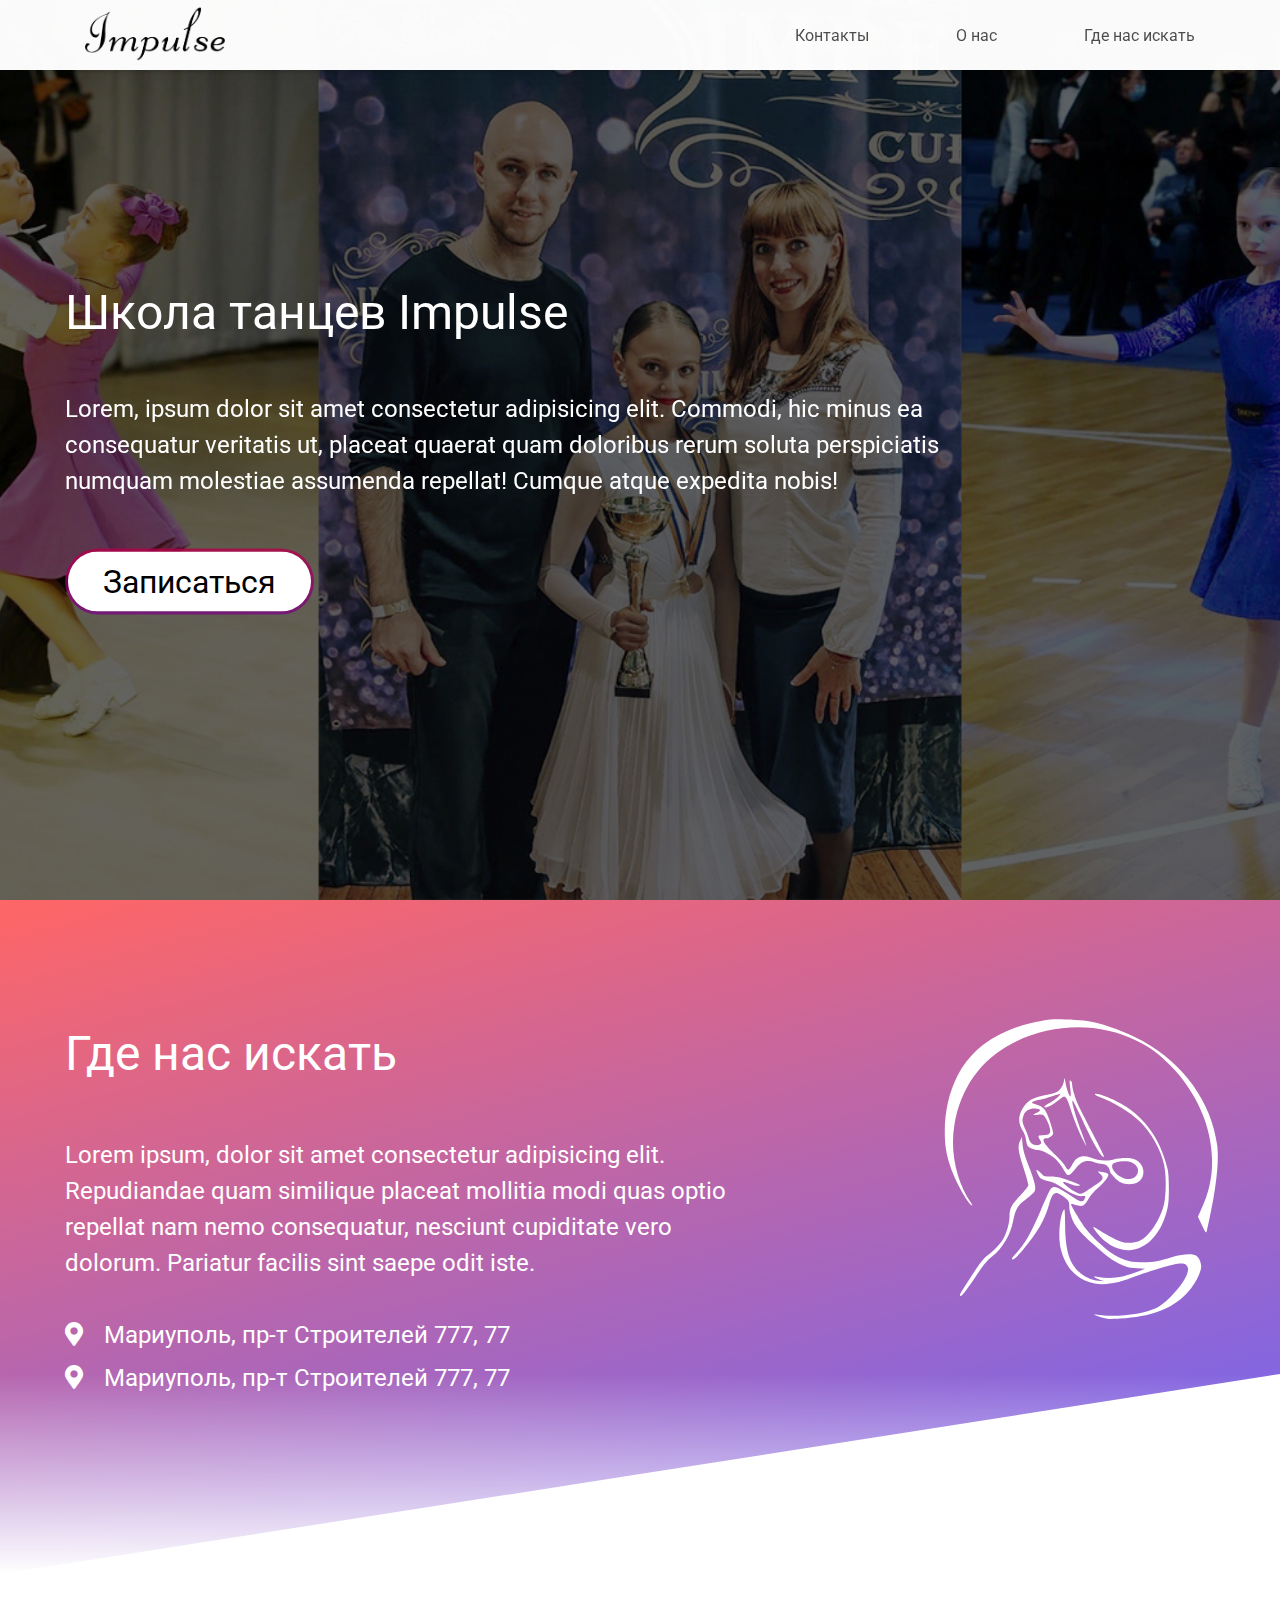
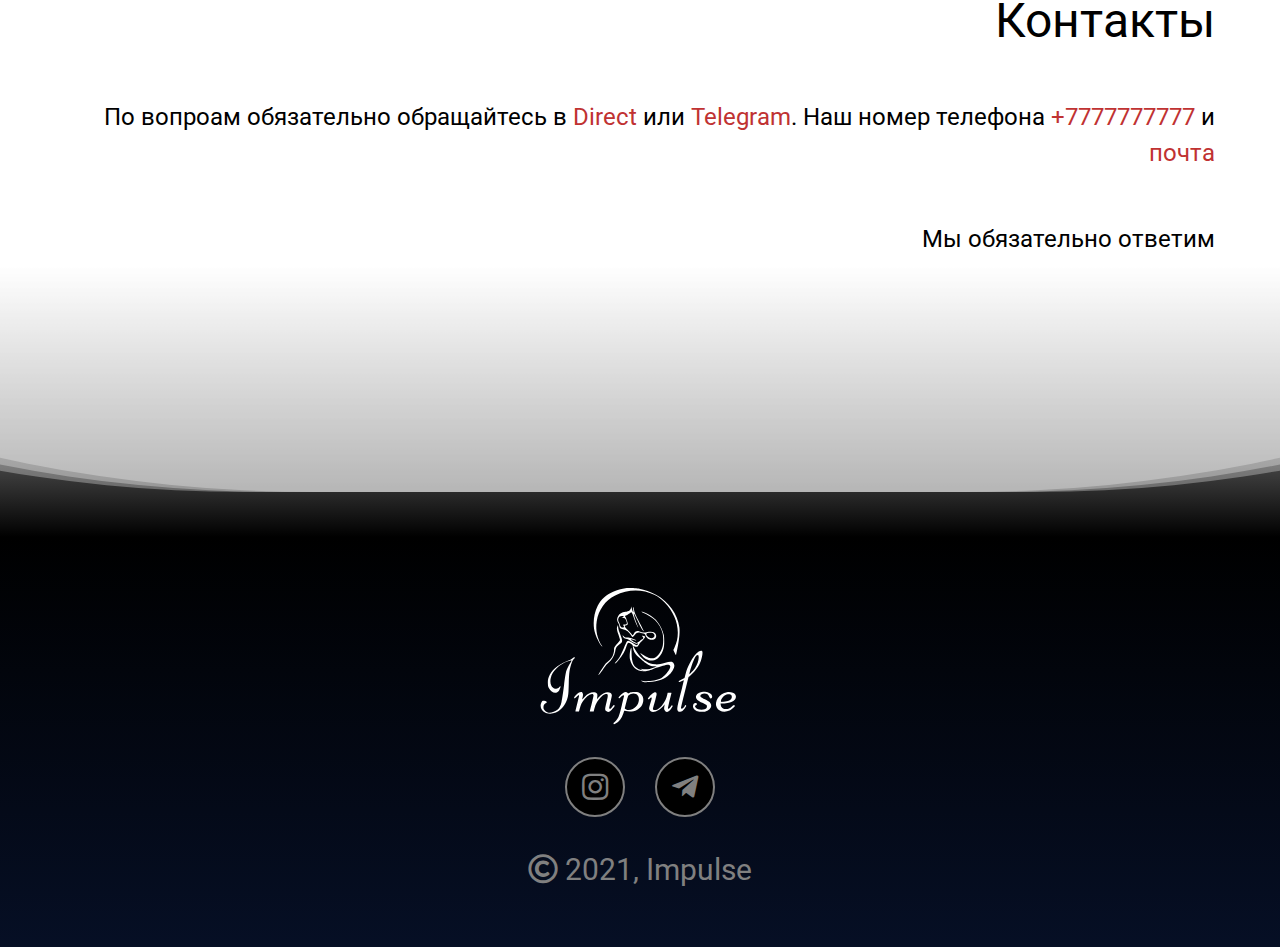
==== index.html @ 404f83ce "Add files via upload" ====
<!DOCTYPE html>
<html lang="en">
  <head>
    <meta charset="UTF-8" />
    <meta name="viewport" content="width=device-width, initial-scale=1.0" />
    <title>Impulse</title>
    <link
      href="https://use.fontawesome.com/releases/v5.0.13/css/all.css"
      rel="stylesheet"
    />
    <link
      href="https://fonts.googleapis.com/css2?family=Roboto:wght@400;700&display=swap"
      rel="stylesheet"
    />
    <link
      rel="stylesheet"
      href="https://unpkg.com/swiper/swiper-bundle.min.css"
    />
    <link rel="stylesheet" href="css/style.css" />
  </head>
  <body class="body">
    <main class="main">
      <header class="header">
        <div class="container container--header">
          <div class="header__logo">
            <img src="img/logo-text.png" alt="" />
          </div>
          <div class="header__burger">
            <span class="burger__trait"></span>
          </div>
          <ul class="header__menu">
            <li><a href="#" class="menu__item">Контакты</a></li>
            <li><a href="#" class="menu__item">О нас</a></li>
            <li><a href="#" class="menu__item">Где нас искать</a></li>
          </ul>
        </div>
      </header>
      <section class="welcome">
        <div class="swiper-container">
          <div class="swiper-wrapper">
            <div
              class="swiper-slide swiper-slide--1"
              style="background-image: url(img/kalash31BrightShadow.jpg)"
            ></div>
            <div
              class="swiper-slide swiper-slide--2"
              style="background-image: url(img/kalash4BrightShadow.jpg)"
            ></div>
            <div
              class="swiper-slide swiper-slide--3"
              style="background-image: url(img/kalash5BrightShadow.jpg)"
            ></div>
          </div>
          <div class="swiper-pagination"></div>
        </div>
        <div class="container container--welcome">
          <div class="welcome__title">Школа танцев Impulse</div>
          <div class="welcome__subtitle">
            Lorem, ipsum dolor sit amet consectetur adipisicing elit. Commodi,
            hic minus ea consequatur veritatis ut, placeat quaerat quam
            doloribus rerum soluta perspiciatis numquam molestiae assumenda
            repellat! Cumque atque expedita nobis!
          </div>
          <div class="welcome__btn-wrap">
            <div class="btn__gradient"></div>
            <div class="welcome__btn">
              <div class="btn__text">Записаться</div>
            </div>
          </div>
        </div>
      </section>
      <div class="form">
        <div class="form__title">The Анкета</div>
        <div class="form__close">
          <span class="close__trait close__trait--1"></span>
          <span class="close__trait close__trait--2"></span>
        </div>
        <form action="telegram.php" method="POST">
          <div class="form__input-wrap">
            <div class="form__gradient form__gradient--name"></div>
            <input
              type="text"
              class="form__input form__input--name"
              name="child_name"
              placeholder="Имя Фамилия Вашего чада"
            />
          </div>
          <div class="form__input-wrap">
            <div class="form__gradient form__gradient--year"></div>
            <input
              type="text"
              class="form__input form__input--year"
              name="child_years"
              placeholder="Возраст будущего танцора"
            />
          </div>
          <div class="form__input-wrap">
            <div class="form__gradient form__gradient--phone"></div>
            <input
              type="tel"
              class="form__input form__input--phone"
              name="user_phone"
              placeholder="Ваш номер телефона"
            />
          </div>
          <div class="form__subtitle">
            Lorem, ipsum dolor sit amet consectetur adipisicing elit. Eaque
            laborum tenetur iusto recusandae temporibus nisi illum assumenda
            dolor sunt ullam laboriosam est, vel doloremque iste, eligendi
            aspernatur. Totam, minus non? Lorem ipsum dolor sit amet consectetur
            adipisicing elit. Deserunt necessitatibus qui itaque
          </div>
          <div class="form__btn-wrap">
            <div class="form__gradient form__gradient--btn"></div>
            <button type="submit" class="form__btn">Отправить</button>
          </div>
        </form>
      </div>
      <div class="form-background"></div>
      <section class="where">
        <div class="container container--where">
          <div class="where__title">Где нас искать</div>
          <div class="where__subtitle">
            Lorem ipsum, dolor sit amet consectetur adipisicing elit.
            Repudiandae quam similique placeat mollitia modi quas optio repellat
            nam nemo consequatur, nesciunt cupiditate vero dolorum. Pariatur
            facilis sint saepe odit iste.
          </div>
          <ul class="where__links">
            <li class="where__item">
              <a href="#" class="where__link">
                <i class="fas fa-map-marker-alt link__icon"></i>
                Мариуполь, пр-т Строителей 777, 77
              </a>
            </li>
            <li class="where__item">
              <a href="#" class="where__link">
                <i class="fas fa-map-marker-alt link__icon"></i>
                Мариуполь, пр-т Строителей 777, 77
              </a>
            </li>
          </ul>
          <div class="where__img">
            <img src="img/logo-img.svg" alt="" />
          </div>
        </div>
      </section>
      <div class="transition__gradient"></div>
      <div class="transition-wrap">
        <div class="transition"></div>
      </div>
      <section class="contacts">
        <div class="container">
          <div class="contacts__title">Контакты</div>
          <div class="contacts__subtitle">
            По вопроам обязательно обращайтесь в
            <a class="red" href="#">Direct</a> или
            <a class="red" href="#">Telegram</a>. Наш номер телефона
            <a class="red" href="#">+7777777777</a> и
            <a class="red" href="#">почта</a>
          </div>
          <div class="contacts__subtitle contacts__subtitle--bottom">
            Мы обязательно ответим
          </div>
        </div>
      </section>
      <div class="wave-wrap">
        <span class="wave"></span>
        <span class="wave"></span>
        <span class="wave"></span>
      </div>
      <footer class="footer">
        <div class="container container--footer">
          <div class="footer__logo">
            <img src="img/logo2.svg" alt="Логотип" />
          </div>
          <div class="footer__networks">
            <a
              class="network__link insta"
              href="https://www.instagram.com/impulse_danceschool/?hl=ru"
              target="_blank"
            >
              <i class="fab fa-instagram network__icon"></i>
            </a>
            <a
              class="network__link telegram"
              href="https://www.instagram.com/impulse_danceschool/?hl=ru"
              target="_blank"
            >
              <i class="fab fa-telegram-plane network__icon"></i>
            </a>
          </div>
          <div class="footer__right">
            <i class="far fa-copyright footer__copyright"></i>
            <span class="footer__text"> 2021, Impulse </span>
          </div>
        </div>
      </footer>
    </main>
    <!-- <script src=""></script> -->
    <script src="https://code.jquery.com/jquery-3.5.1.min.js"></script>
    <script src="https://unpkg.com/swiper/swiper-bundle.min.js"></script>
    <script src="js/script.js"></script>
  </body>
</html>
---- css/style.css ----
@import "reset.css";
.container {
  max-width: 1170px;
  width: 100%;
  margin: 0 auto;
  padding: 10px;
}

.header {
  top: 0;
  left: 0;
  right: 0;
  font-family: "Roboto", sans-serif;
  height: 7rem;
  position: fixed;
  z-index: 30;
  color: #000;
}
.header:before {
  content: "";
  position: absolute;
  width: 100%;
  height: 100%;
  left: 0;
  top: 0;
  z-index: 0;
  background-color: rgba(255, 255, 255, 0.98);
  box-shadow: 0px -5px 10px 0px #000;
}
.header .container--header {
  position: relative;
  height: 100%;
  display: flex;
  align-items: center;
  justify-content: space-between;
  padding: 0 30px;
}

.header__logo {
  width: 140px;
}

.header__burger {
  display: none;
}

.header__menu {
  max-width: 400px;
  width: 100%;
  font-size: 1.6rem;
  display: flex;
  justify-content: space-between;
}
.header__menu .menu__item {
  color: rgba(0, 0, 0, 0.7);
  transition: 0.2s;
}
.header__menu .menu__item:hover {
  color: black;
}

.welcome {
  min-height: 100vh;
  font-family: "Roboto", sans-serif;
  position: relative;
}

.container--welcome {
  z-index: 10;
  position: absolute;
  top: 50%;
  left: 50%;
  transform: translate(-50%, -50%);
}

.welcome__title {
  font-size: 4.8rem;
  color: #fff;
}

.welcome__subtitle {
  font-size: 2.4rem;
  line-height: 1.5em;
  color: #fff;
  margin-top: 5rem;
  max-width: 900px;
}

.welcome__btn-wrap {
  border-radius: 4rem;
  padding: 3px;
  margin-top: 5rem;
  display: inline-block;
  overflow: hidden;
  position: relative;
  cursor: pointer;
}
.welcome__btn-wrap:hover .welcome__btn {
  background-color: rgba(255, 255, 255, 0.5);
}
.welcome__btn-wrap .btn__gradient {
  width: 100%;
  height: 400%;
  position: absolute;
  top: -150%;
  left: 0;
  z-index: -5;
  background: linear-gradient(rgba(255, 0, 0, 0.9), rgba(0, 0, 255, 0.6));
  animation: rotate 3.5s linear infinite;
}
.welcome__btn-wrap .welcome__btn {
  border-radius: 3.5rem;
  background-color: #fff;
  text-align: center;
  display: inline-block;
  transition: 0.3s;
}
.welcome__btn-wrap .welcome__btn .btn__text {
  font-size: 3.2rem;
  line-height: 6rem;
  margin: 0 3.5rem;
}

@keyframes rotate {
  0% {
    transform: rotate(0deg);
  }
  100% {
    transform: rotate(360deg);
  }
}
.swiper-container {
  position: absolute;
  top: 0;
  left: 0;
  width: 100%;
  height: 100%;
}

.swiper-slide {
  text-align: center;
  height: 100vh !important;
  background-repeat: no-repeat;
  background-size: cover;
  background-position: center;
}

.swiper-pagination-bullet {
  width: 15px;
  height: 15px;
  line-height: 15px;
  background-color: #fff;
  opacity: 0.6;
  position: relative;
}

.swiper-pagination-bullet-active {
  background-color: #fff;
  opacity: 1;
}

.form {
  font-family: "Roboto", sans-serif;
  background-color: #fff;
  border-radius: 15px;
  position: fixed;
  width: 90%;
  padding: 15px;
  top: 50%;
  left: 50%;
  transform: translate(-50%, -50%);
  z-index: 40;
  text-align: center;
  transition: 0.5s;
  margin: -100vh auto;
  box-shadow: 0 0 10px 0 #000;
  overflow: hidden;
  opacity: 0;
}
.form.active {
  margin: 0 auto;
  opacity: 1;
}
.form__title {
  font-size: 3.6rem;
  margin-top: 40px;
}
.form__subtitle {
  max-width: 550px;
  margin: 30px auto 0;
  font-size: 1.8rem;
  line-height: 1.2em;
}
.form__close {
  display: inline-block;
  position: absolute;
  width: 38px;
  height: 38px;
  top: 45px;
  right: 70px;
  cursor: pointer;
  transition: 0.3s;
}
.form__close:hover {
  transform: rotate(180deg);
}
.form__close .close__trait--1 {
  transform: rotate(-45deg);
}
.form__close .close__trait--2 {
  transform: rotate(45deg);
}
.form__input-wrap {
  max-width: 500px;
  width: 100%;
  height: 60px;
  border-radius: 30px;
  padding: 3px;
  position: relative;
  overflow: hidden;
  margin: 0 auto;
}
.form__input-wrap:before {
  content: "";
  position: absolute;
  width: 100%;
  height: 100%;
  top: 0;
  left: 0;
  background-color: #c7c7c7;
  z-index: -100;
}
.form__input-wrap:nth-child(1) {
  margin-top: 40px;
  box-shadow: 0 -10px 50px rgba(255, 0, 0, 0.2), 0 10px 50px rgba(173, 0, 255, 0.2);
}
.form__input-wrap:nth-child(2) {
  margin-top: 25px;
  box-shadow: 0 -10px 50px rgba(255, 0, 184, 0.2), 0 10px 50px rgba(255, 255, 97, 0.2);
}
.form__input-wrap:nth-child(3) {
  margin-top: 25px;
  box-shadow: 0 -10px 50px rgba(36, 0, 255, 0.2), 0 10px 50px rgba(0, 255, 71, 0.2);
}
.form__input-wrap .form__gradient {
  position: absolute;
  width: 100%;
  height: 100%;
  top: 0;
  left: 0;
  z-index: -10;
}
.form__input-wrap .form__gradient--name {
  background: linear-gradient(rgba(255, 0, 0, 0.7), rgba(173, 0, 255, 0.7));
}
.form__input-wrap .form__gradient--year {
  background: linear-gradient(rgba(255, 0, 184, 0.7), rgba(255, 230, 0, 0.7));
}
.form__input-wrap .form__gradient--phone {
  background: linear-gradient(rgba(36, 0, 255, 0.7), rgba(0, 255, 71, 0.7));
}
.form__input-wrap .form__input {
  border: none;
  background-color: #fff;
  width: 100%;
  height: 100%;
  border-radius: 27px;
  padding: 10px 25px;
  font-size: 1.8rem;
  position: relative;
  z-index: 10;
}
.form__input-wrap .form__input::placeholder {
  color: rgba(0, 0, 0, 0.5);
}
.form__btn-wrap {
  margin: 50px auto 40px;
  height: 60px;
  border-radius: 30px;
  padding: 3px;
  overflow: hidden;
  position: relative;
  display: inline-block;
}
.form__btn-wrap .form__gradient {
  position: absolute;
  width: 100%;
  height: 150%;
  top: -25%;
  left: 0;
  z-index: -10;
  animation: rotate 3.5s linear infinite;
}
.form__btn-wrap .form__gradient--btn {
  background: linear-gradient(rgba(255, 0, 0, 0.9), rgba(0, 0, 255, 0.8));
}
.form__btn-wrap .form__btn {
  border: none;
  height: 100%;
  padding: 0 25px;
  border-radius: 27px;
  font-size: 1.8rem;
  background-color: #fff;
}

.form-background {
  width: 0;
  height: 0;
  position: absolute;
  top: 0;
  left: 0;
  z-index: 30;
  transition: 0.3s;
}
.form-background.active {
  width: 100vw;
  height: 100vh;
  background-color: #fff;
}

.close__trait {
  top: 45%;
  right: -16%;
  background-color: #000;
  position: absolute;
  width: 50px;
  height: 3px;
  border-radius: 1px;
}

.where {
  font-family: "Roboto", sans-serif;
  background: linear-gradient(165deg, rgba(255, 0, 0, 0.6), rgba(0, 0, 255, 0.6));
  color: #fff;
  position: relative;
  overflow: hidden;
}
.where .container--where {
  position: relative;
}
.where .container--where .where__title {
  font-size: 4.8rem;
  margin-top: 115px;
}
.where .container--where .where__subtitle {
  font-size: 2.4rem;
  max-width: 700px;
  line-height: 1.5em;
  margin-top: 55px;
}
.where .container--where .where__links {
  font-size: 2.4rem;
  position: relative;
  z-index: 5;
}
.where .container--where .where__links .where__item:nth-child(1) {
  margin-top: 40px;
}
.where .container--where .where__links .where__item:nth-child(2) {
  margin: 15px 0 170px;
}
.where .container--where .where__links .where__item .where__link {
  transition: 0.3s;
}
.where .container--where .where__links .where__item .where__link:hover {
  text-shadow: 0 0 10px #ff005b, 0 0 20px #ff005b, 0 0 40px #ff005b;
}
.where .container--where .where__links .where__item .where__link:hover .link__icon {
  transform: rotate(360deg);
  transition: 0.5s;
}
.where .container--where .where__links .where__item .where__link .link__icon {
  margin-right: 1.5rem;
}

.transition__gradient {
  position: absolute;
  width: 100%;
  height: 200px;
  transform: translateY(-99%);
  background: linear-gradient(transparent, #fff);
}

.transition-wrap {
  position: absolute;
  transform: translateY(-99%);
  width: 100%;
  height: 200px;
  overflow: hidden;
}

.transition {
  width: 0;
  height: 0;
  border-top: 100px solid transparent;
  border-right: 50vw solid #fff;
  border-bottom: 100px solid #fff;
  border-left: 50vw solid transparent;
}

.where__img {
  max-width: 285px;
  position: absolute;
  top: 115px;
  right: 0;
}

.footer {
  font-family: "Roboto", sans-serif;
  background: linear-gradient(#000, #060f25);
}
.footer .container--footer {
  display: flex;
  flex-direction: column;
  align-items: center;
}
.footer .container--footer .footer__logo {
  max-width: 200px;
  margin-top: 40px;
}
.footer .container--footer .footer__networks {
  display: flex;
  max-width: 15rem;
  width: 100%;
  justify-content: space-between;
  margin-top: 30px;
}
.footer .container--footer .footer__networks .network__link {
  width: 6rem;
  height: 6rem;
  border-radius: 50%;
  background-color: #000;
  border: 0.25rem solid #808080;
  transition: 0.2s;
  position: relative;
}
.footer .container--footer .footer__networks .network__link:hover {
  border-color: #fff;
  box-shadow: 0 0 10px #03bcf4, 0 0 20px #03bcf4, 0 0 40px #03bcf4;
  transform: rotate(360deg);
  transition: 0.5s;
}
.footer .container--footer .footer__networks .network__link:hover .network__icon {
  color: #fff;
  text-shadow: 0 0 10px #03bcf4, 0 0 20px #03bcf4, 0 0 40px #03bcf4, 0 0 80px #03bcf4;
}
.footer .container--footer .footer__networks .network__link .network__icon {
  position: absolute;
  top: 50%;
  left: 50%;
  transform: translate(-50%, -50%);
  z-index: 5;
  color: #808080;
  font-size: 3rem;
  transition: 0.2s;
}
.footer .container--footer .footer__right {
  font-size: 3rem;
  color: #808080;
  transition: 0.2s;
  margin-top: 35px;
  margin-bottom: 50px;
}
.footer .container--footer .footer__right:hover {
  color: #fff;
  text-shadow: 0 0 10px #03bcf4, 0 0 20px #03bcf4, 0 0 40px #03bcf4, 0 0 80px #03bcf4;
}

.wave-wrap {
  background: linear-gradient(#fff, #000);
  overflow: hidden;
  width: 100%;
  position: relative;
  height: 30vh;
}

.wave {
  position: absolute;
  width: 400vh;
  height: 400vh;
  background-color: rgba(255, 255, 255, 0.3);
  top: 0;
  transform: translate(-50%, -375vh);
  z-index: 5;
  left: 50%;
}
.wave:nth-child(1) {
  animation: turn 5s linear infinite;
  border-radius: 41%;
}
.wave:nth-child(2) {
  animation: turn 10s linear infinite;
  border-radius: 40%;
}
.wave:nth-child(3) {
  animation: turn 15s linear infinite;
  border-radius: 39%;
}

@keyframes turn {
  0% {
    transform: translate(-50%, -390vh) rotate(0);
  }
  100% {
    transform: translate(-50%, -390vh) rotate(-360deg);
  }
}
.contacts {
  color: #000;
  font-family: "Roboto", sans-serif;
  margin-top: -100px;
  text-align: end;
}

.contacts__title {
  font-size: 4.8rem;
  margin-top: 110px;
}

.contacts__subtitle {
  font-size: 2.4rem;
  line-height: 1.5em;
  margin-top: 50px;
}

.red {
  color: #c03232;
  transition: 0.3s;
}
.red:hover {
  text-shadow: 0 0 10px #c03232, 0 0 20px #c03232, 0 0 40px #c03232;
  color: #000;
}

/* Landscape tablets and medium desktops */
@media screen and (max-width: 1199px) {
  html {
    font-size: 9px;
  }
}
/* Portrait tablets and small desktops */
@media screen and (max-width: 991px) {
  html {
    font-size: 8px;
  }

  .container {
    max-width: 767px;
  }

  .container--header {
    max-width: 1170px;
  }

  .where__img {
    max-width: 75%;
    width: 100%;
    position: absolute;
    top: 50%;
    left: 50%;
    transform: translate(-50%, -50%);
    opacity: 0.1;
  }

  .swiper-slide--1,
.swiper-slide--2 {
    display: none;
  }

  .header__burger {
    display: block;
    position: relative;
    right: 0px;
    width: 30px;
    height: 20px;
    transition: 0.5s;
    cursor: pointer;
  }
  .header__burger::before, .header__burger::after {
    content: "";
    background-color: #000;
    position: absolute;
    width: 100%;
    height: 2px;
    left: 0;
    transition: 0.5s;
  }
  .header__burger::before {
    top: 0;
  }
  .header__burger::after {
    bottom: 0;
  }
  .header__burger .burger__trait {
    background-color: #000;
    position: absolute;
    width: 100%;
    height: 2px;
    left: 0;
    top: 9px;
    transition: 0.5s;
  }
  .header__burger.active {
    right: 135px;
  }
  .header__burger.active:before {
    top: 9px;
    transform: rotate(225deg);
  }
  .header__burger.active .burger__trait {
    background-color: rgba(255, 255, 255, 0);
  }
  .header__burger.active:after {
    bottom: 9px;
    transform: rotate(-225deg);
  }

  .header__logo {
    max-width: 100px;
  }

  .header__menu {
    padding-top: 9rem;
    height: 100%;
    width: 210px;
    position: fixed;
    background-color: rgba(255, 255, 255, 0.95);
    z-index: -10;
    flex-direction: column;
    top: 0;
    right: -100%;
    border-left: 1px solid rgba(124, 129, 140, 0.3);
    transition: all 1s;
    justify-content: normal;
  }
  .header__menu li {
    margin: 15px 30px;
  }
  .header__menu .menu__item {
    font-size: 1.8rem;
    color: #000;
  }
  .header__menu.active {
    right: 0;
  }
}
/* Landscape phones and portrait tablets */
@media screen and (max-width: 767px) {
  .container--welcome {
    text-align: center;
  }

  .form__close {
    right: 30px;
    top: 30px;
    width: 26px;
    height: 26px;
  }

  .close__trait {
    width: 35px;
  }

  .body.lock {
    overflow: hidden;
  }

  .header__menu {
    max-width: 100vw;
    width: 100%;
    top: -100%;
    left: 0;
    align-items: center;
    justify-content: space-evenly;
  }
  .header__menu.active {
    top: 0;
  }
  .header__menu .menu__item {
    font-size: 2.6rem;
  }

  .header__burger.active {
    right: 0;
  }
}
/* Portrait phones and smaller */
/* Iphone 5 */
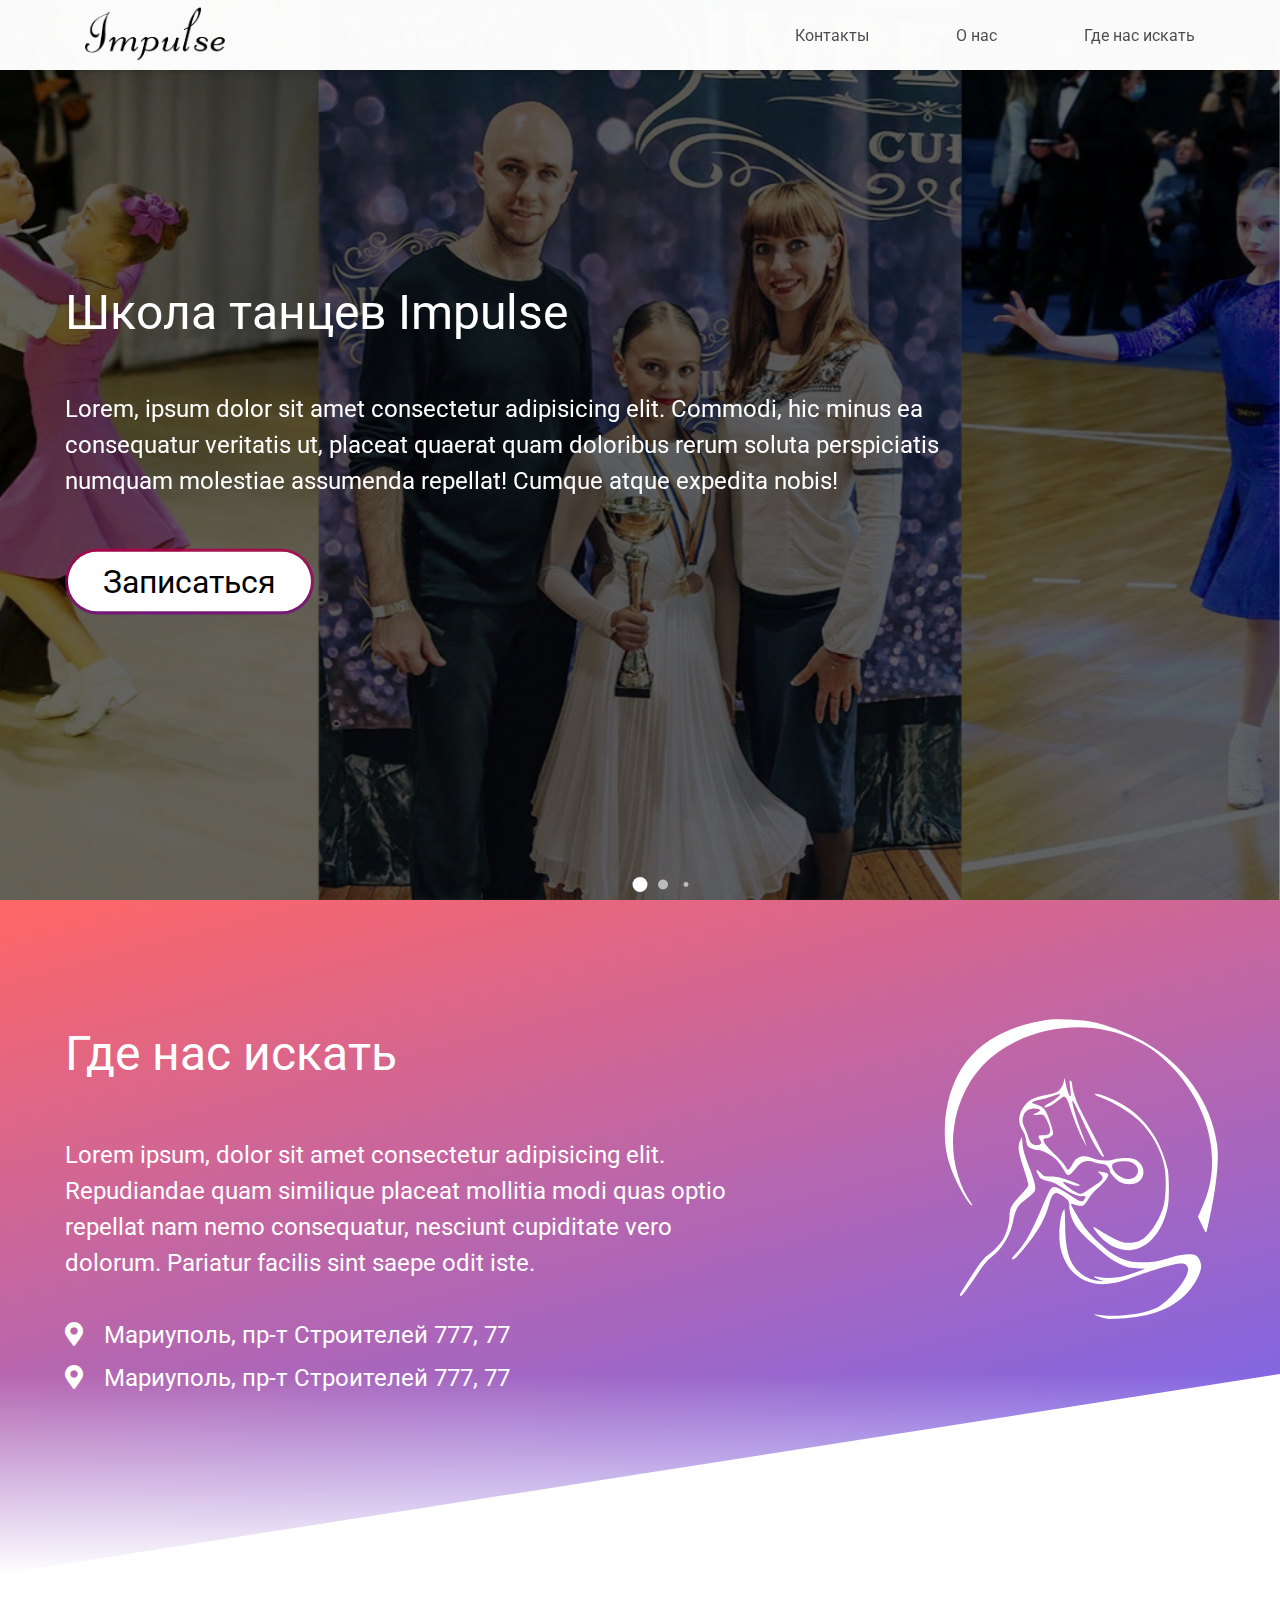
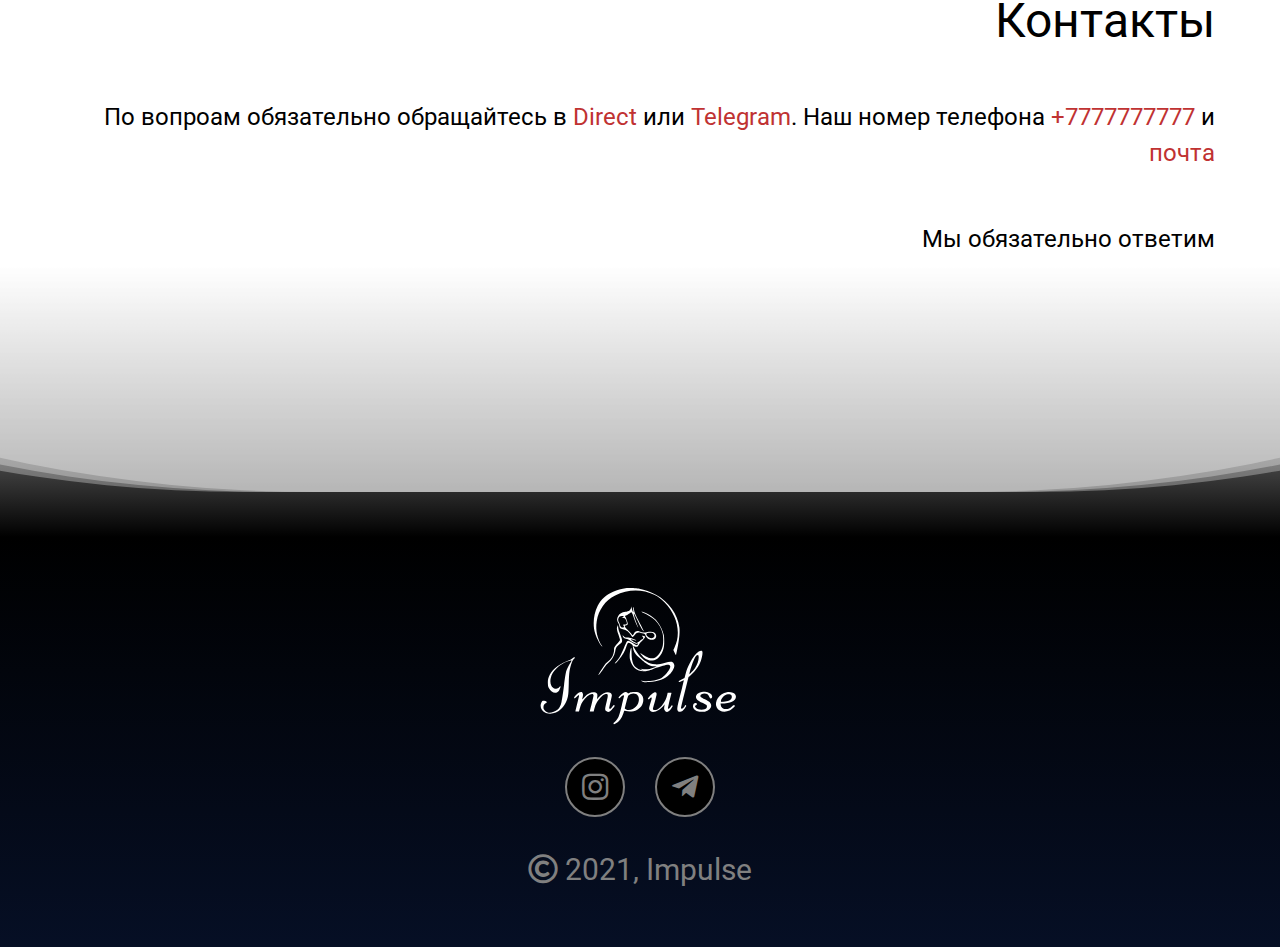
==== commit 6185595c: "Add files via upload" ====
--- a/index.html
+++ b/index.html
@@ -4,6 +4,7 @@
     <meta charset="UTF-8" />
     <meta name="viewport" content="width=device-width, initial-scale=1.0" />
     <title>Impulse</title>
+    <link rel="shortcut icon" href="img/favicon.ico" type="image/x-icon">
     <link
       href="https://use.fontawesome.com/releases/v5.0.13/css/all.css"
       rel="stylesheet"
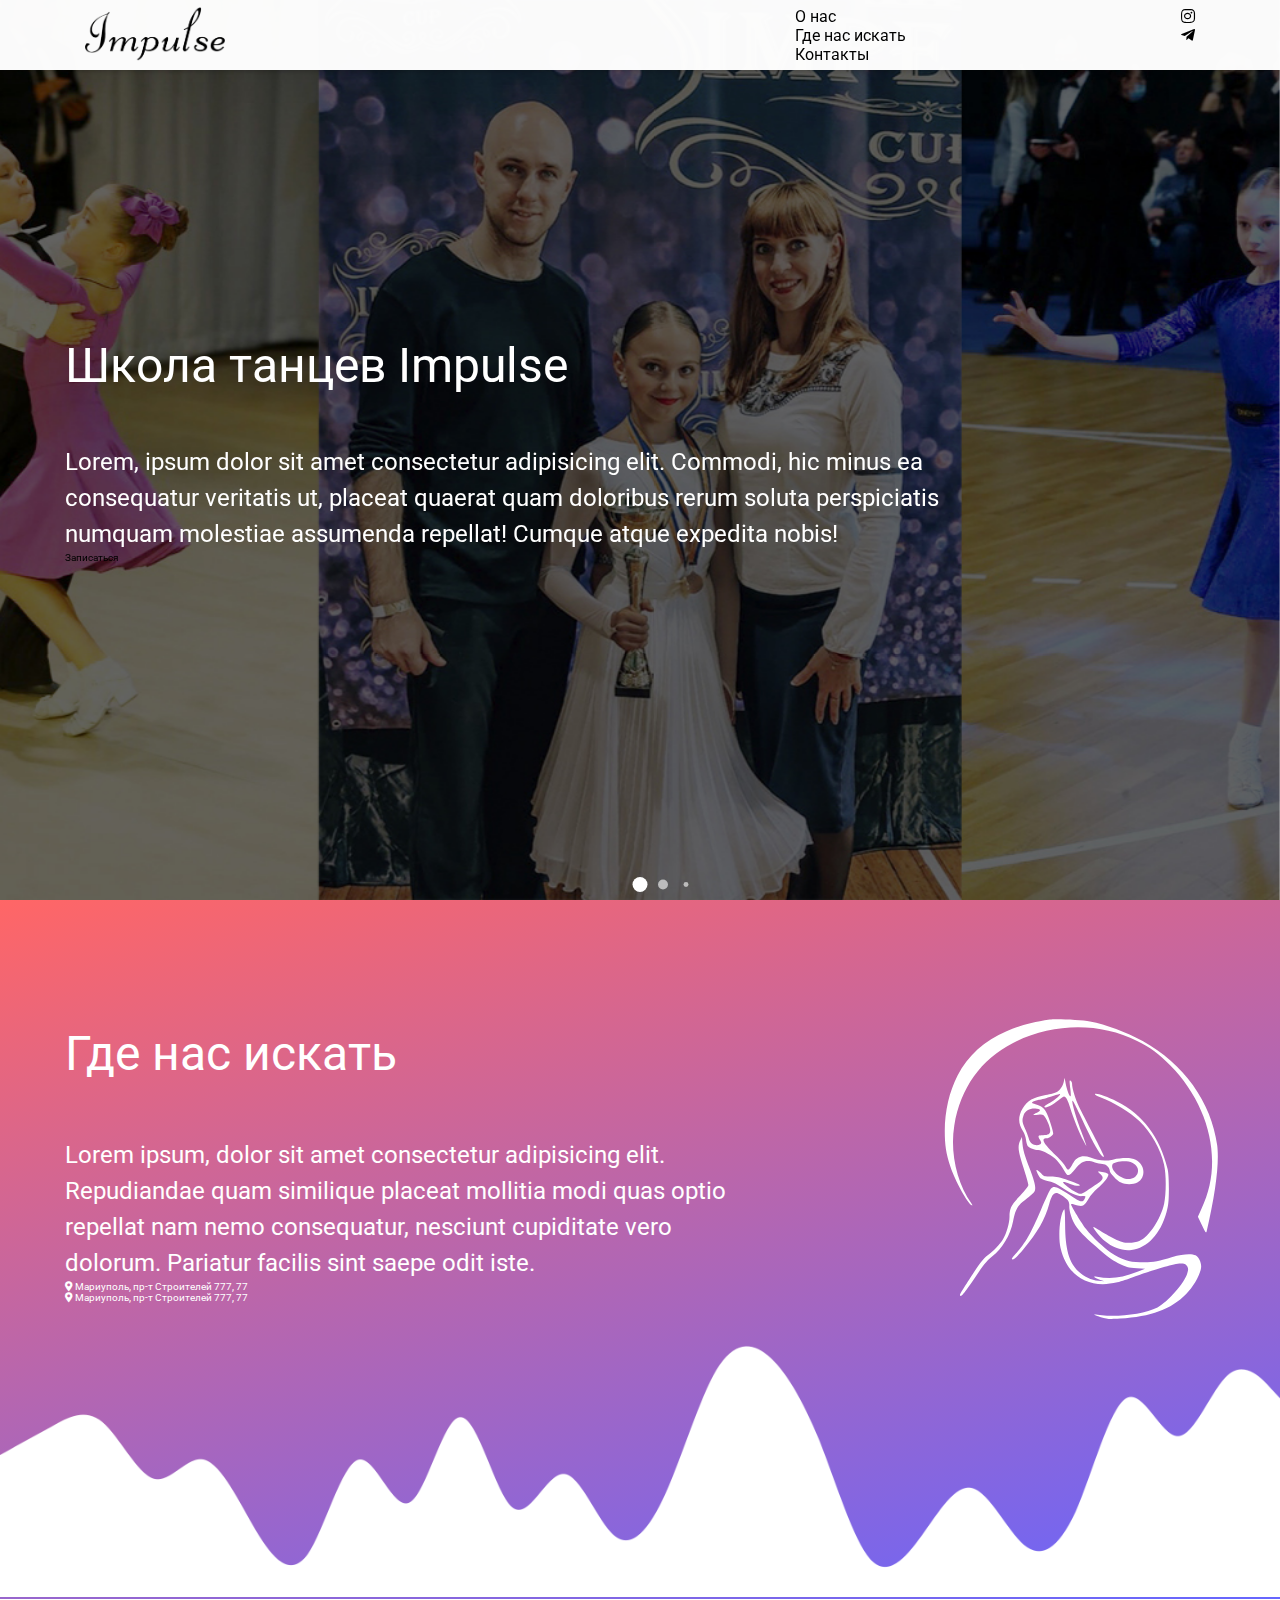
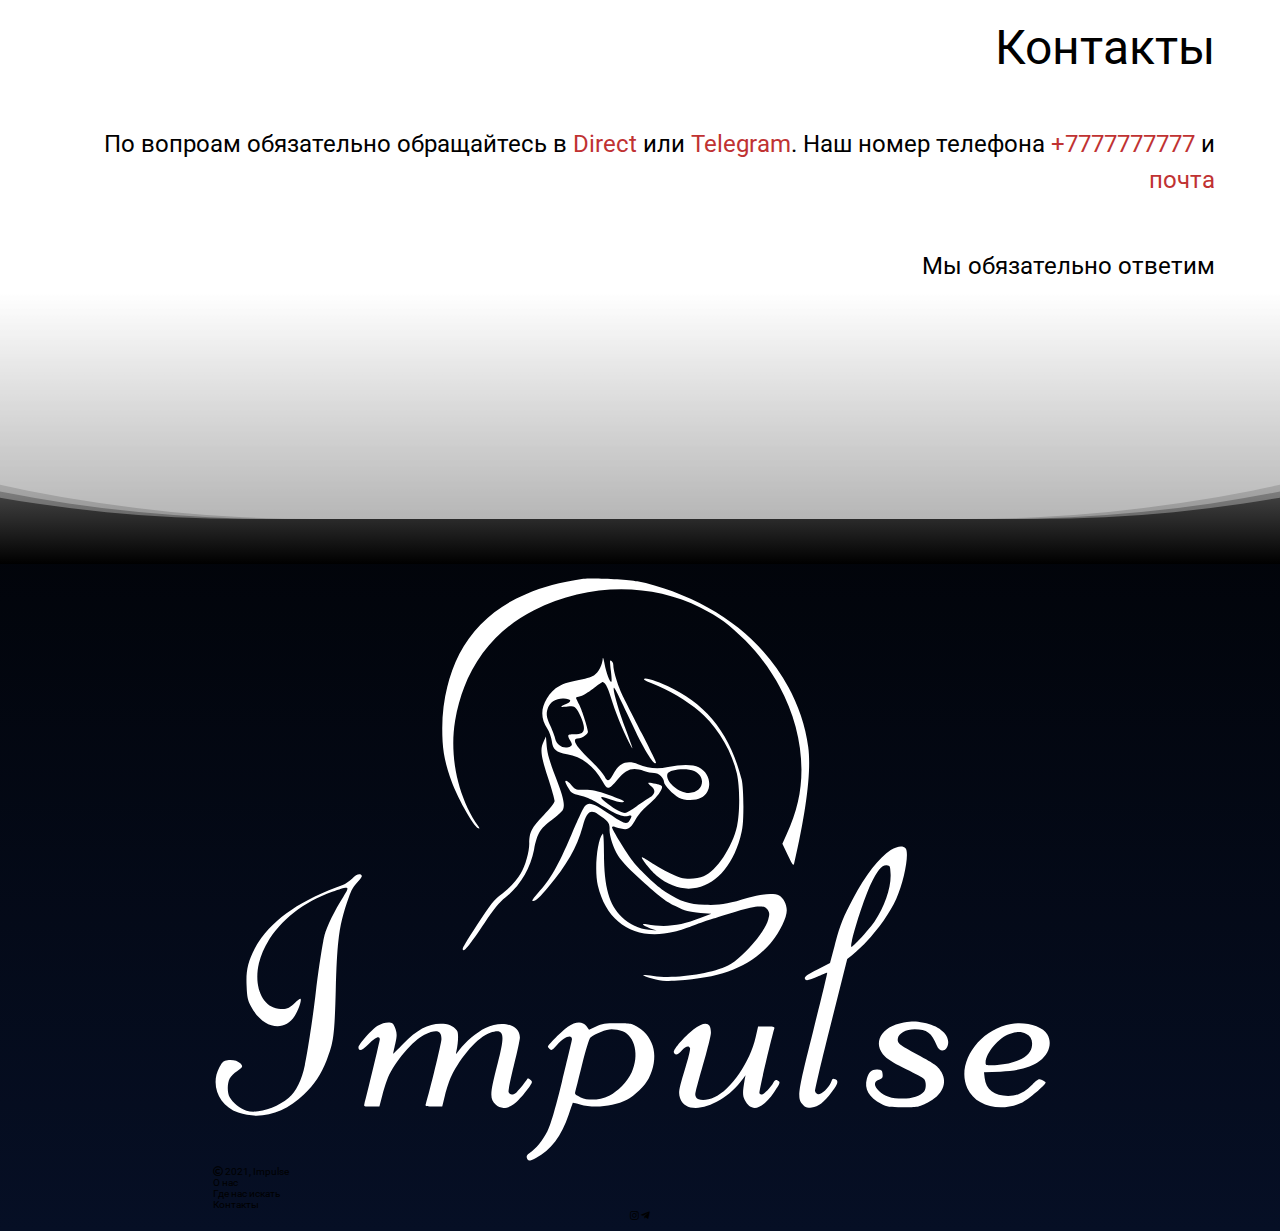
==== commit 952a2c8d: "Add files via upload" ====
--- a/index.html
+++ b/index.html
@@ -4,13 +4,21 @@
     <meta charset="UTF-8" />
     <meta name="viewport" content="width=device-width, initial-scale=1.0" />
     <title>Impulse</title>
-    <link rel="shortcut icon" href="img/favicon.ico" type="image/x-icon">
+    <link rel="shortcut icon" href="img/favicon.ico" type="image/x-icon" />
     <link
       href="https://use.fontawesome.com/releases/v5.0.13/css/all.css"
       rel="stylesheet"
     />
     <link
       href="https://fonts.googleapis.com/css2?family=Roboto:wght@400;700&display=swap"
+      rel="stylesheet"
+    />
+    <link
+      href="https://fonts.googleapis.com/css2?family=Pacifico&display=swap"
+      rel="stylesheet"
+    />
+    <link
+      href="https://fonts.googleapis.com/css2?family=Raleway:wght@400;500&display=swap"
       rel="stylesheet"
     />
     <link
@@ -20,23 +28,45 @@
     <link rel="stylesheet" href="css/style.css" />
   </head>
   <body class="body">
+    <header class="header">
+      <div class="header__buffer"></div>
+      <div class="container container--header">
+        <a href="#" class="header__logo">
+          <img src="img/logo-text.png" alt="" />
+        </a>
+        <div class="header__burger">
+          <span class="burger__trait"></span>
+        </div>
+        <div class="header__menu">
+          <ul class="menu__list">
+            <li id="menu1H" class="list__item">О нас</li>
+            <li id="menu2H" class="list__item">Где нас искать</li>
+            <li id="menu3H" class="list__item">Контакты</li>
+          </ul>
+          <div class="menu__line"></div>
+          <ul class="menu__network">
+            <li class="network__item">
+              <a
+                href="https://www.instagram.com/impulse_danceschool/?hl=ru"
+                target="_blank"
+              >
+                <i class="fab fa-instagram network__icon"></i>
+              </a>
+            </li>
+            <li class="network__item">
+              <a
+                href="https://www.instagram.com/impulse_danceschool/?hl=ru"
+                target="_blank"
+              >
+                <i class="fab fa-telegram-plane network__icon"></i>
+              </a>
+            </li>
+          </ul>
+        </div>
+      </div>
+    </header>
     <main class="main">
-      <header class="header">
-        <div class="container container--header">
-          <div class="header__logo">
-            <img src="img/logo-text.png" alt="" />
-          </div>
-          <div class="header__burger">
-            <span class="burger__trait"></span>
-          </div>
-          <ul class="header__menu">
-            <li><a href="#" class="menu__item">Контакты</a></li>
-            <li><a href="#" class="menu__item">О нас</a></li>
-            <li><a href="#" class="menu__item">Где нас искать</a></li>
-          </ul>
-        </div>
-      </header>
-      <section class="welcome">
+      <section class="welcome" id="welcome">
         <div class="swiper-container">
           <div class="swiper-wrapper">
             <div
@@ -55,70 +85,18 @@
           <div class="swiper-pagination"></div>
         </div>
         <div class="container container--welcome">
-          <div class="welcome__title">Школа танцев Impulse</div>
+          <div class="welcome__title">Школа танцев <span>Impulse</span></div>
           <div class="welcome__subtitle">
             Lorem, ipsum dolor sit amet consectetur adipisicing elit. Commodi,
             hic minus ea consequatur veritatis ut, placeat quaerat quam
             doloribus rerum soluta perspiciatis numquam molestiae assumenda
             repellat! Cumque atque expedita nobis!
           </div>
-          <div class="welcome__btn-wrap">
-            <div class="btn__gradient"></div>
-            <div class="welcome__btn">
-              <div class="btn__text">Записаться</div>
-            </div>
-          </div>
+          <a href="registration/index.html" class="welcome__btn">Записаться</a>
         </div>
       </section>
-      <div class="form">
-        <div class="form__title">The Анкета</div>
-        <div class="form__close">
-          <span class="close__trait close__trait--1"></span>
-          <span class="close__trait close__trait--2"></span>
-        </div>
-        <form action="telegram.php" method="POST">
-          <div class="form__input-wrap">
-            <div class="form__gradient form__gradient--name"></div>
-            <input
-              type="text"
-              class="form__input form__input--name"
-              name="child_name"
-              placeholder="Имя Фамилия Вашего чада"
-            />
-          </div>
-          <div class="form__input-wrap">
-            <div class="form__gradient form__gradient--year"></div>
-            <input
-              type="text"
-              class="form__input form__input--year"
-              name="child_years"
-              placeholder="Возраст будущего танцора"
-            />
-          </div>
-          <div class="form__input-wrap">
-            <div class="form__gradient form__gradient--phone"></div>
-            <input
-              type="tel"
-              class="form__input form__input--phone"
-              name="user_phone"
-              placeholder="Ваш номер телефона"
-            />
-          </div>
-          <div class="form__subtitle">
-            Lorem, ipsum dolor sit amet consectetur adipisicing elit. Eaque
-            laborum tenetur iusto recusandae temporibus nisi illum assumenda
-            dolor sunt ullam laboriosam est, vel doloremque iste, eligendi
-            aspernatur. Totam, minus non? Lorem ipsum dolor sit amet consectetur
-            adipisicing elit. Deserunt necessitatibus qui itaque
-          </div>
-          <div class="form__btn-wrap">
-            <div class="form__gradient form__gradient--btn"></div>
-            <button type="submit" class="form__btn">Отправить</button>
-          </div>
-        </form>
-      </div>
-      <div class="form-background"></div>
-      <section class="where">
+      <section class="where" id="where">
+        <div class="where__back"></div>
         <div class="container container--where">
           <div class="where__title">Где нас искать</div>
           <div class="where__subtitle">
@@ -127,30 +105,55 @@
             nam nemo consequatur, nesciunt cupiditate vero dolorum. Pariatur
             facilis sint saepe odit iste.
           </div>
-          <ul class="where__links">
-            <li class="where__item">
-              <a href="#" class="where__link">
-                <i class="fas fa-map-marker-alt link__icon"></i>
+          <div class="where__geo">
+            <a
+              href="https://www.google.com.ua/maps/@47.1060076,37.5396797,13z?hl=ru"
+              class="block"
+            >
+              <div class="block__img">
+                <div
+                  class="img img--1"
+                  style="background: url('img/room.png') 0 0 / cover no-repeat"
+                ></div>
+                <div
+                  class="img img--2"
+                  style="background: url('img/home.jpg') 0 0 / cover no-repeat"
+                ></div>
+              </div>
+              <div class="block__subtitle">
+                <i class="fas fa-map-marker-alt icon"></i>
                 Мариуполь, пр-т Строителей 777, 77
-              </a>
-            </li>
-            <li class="where__item">
-              <a href="#" class="where__link">
-                <i class="fas fa-map-marker-alt link__icon"></i>
+              </div>
+            </a>
+            <a
+              href="https://www.google.com.ua/maps/@47.1060076,37.5396797,13z?hl=ru"
+              class="block"
+            >
+              <div class="block__img">
+                <div
+                  class="img img--1"
+                  style="background: url('img/room.png') 0 0 / cover no-repeat"
+                ></div>
+                <div
+                  class="img img--2"
+                  style="background: url('img/home.jpg') 0 0 / cover no-repeat"
+                ></div>
+              </div>
+              <div class="block__subtitle">
+                <i class="fas fa-map-marker-alt icon"></i>
                 Мариуполь, пр-т Строителей 777, 77
-              </a>
-            </li>
-          </ul>
+              </div>
+            </a>
+          </div>
           <div class="where__img">
             <img src="img/logo-img.svg" alt="" />
           </div>
         </div>
+        <div class="wrapper--img">
+          <img src="img/wave.png" alt="Волна"/>
+        </div>
       </section>
-      <div class="transition__gradient"></div>
-      <div class="transition-wrap">
-        <div class="transition"></div>
-      </div>
-      <section class="contacts">
+      <section class="contacts" id="contacts">
         <div class="container">
           <div class="contacts__title">Контакты</div>
           <div class="contacts__subtitle">
@@ -165,17 +168,41 @@
           </div>
         </div>
       </section>
+    </main>
+    <footer class="footer">
       <div class="wave-wrap">
         <span class="wave"></span>
         <span class="wave"></span>
         <span class="wave"></span>
       </div>
-      <footer class="footer">
-        <div class="container container--footer">
-          <div class="footer__logo">
-            <img src="img/logo2.svg" alt="Логотип" />
-          </div>
-          <div class="footer__networks">
+      <div class="container container--footer">
+        <div class="column column--left">
+          <div class="wrapper">
+            <div class="wrapper__logo">
+              <img src="img/logo2.svg" alt="Логотип" />
+            </div>
+            <div class="wrapper__right">
+              <i class="far fa-copyright wrapper__copyright"></i>
+              <span class="wrapper__text"> 2021, Impulse </span>
+            </div>
+          </div>
+          <ul class="list">
+            <li class="list__item">
+              <a href="#" class="list__link" id="menu1F">О нас</a>
+            </li>
+            <li class="list__item">
+              <a href="#" class="list__link" id="menu2F">Где нас искать</a>
+            </li>
+            <li class="list__item">
+              <a href="#" class="list__link" id="menu3F">Контакты</a>
+            </li>
+            <!-- <li class="list__link" id="menu1F">О нас</li>
+            <li class="list__link" id="menu2F">Где нас искать</li>
+            <li class="list__link" id="menu3F">Контакты</li> -->
+          </ul>
+        </div>
+        <div class="column column--right">
+          <div class="network">
             <a
               class="network__link insta"
               href="https://www.instagram.com/impulse_danceschool/?hl=ru"
@@ -191,16 +218,11 @@
               <i class="fab fa-telegram-plane network__icon"></i>
             </a>
           </div>
-          <div class="footer__right">
-            <i class="far fa-copyright footer__copyright"></i>
-            <span class="footer__text"> 2021, Impulse </span>
-          </div>
-        </div>
-      </footer>
-    </main>
-    <!-- <script src=""></script> -->
+        </div>
+      </div>
+    </footer>
     <script src="https://code.jquery.com/jquery-3.5.1.min.js"></script>
     <script src="https://unpkg.com/swiper/swiper-bundle.min.js"></script>
     <script src="js/script.js"></script>
   </body>
-</html>
+</html>--- a/css/style.css
+++ b/css/style.css
@@ -87,13 +87,14 @@
 }
 
 .welcome__btn-wrap {
-  border-radius: 4rem;
+  border-radius: 31px;
   padding: 3px;
   margin-top: 5rem;
   display: inline-block;
   overflow: hidden;
   position: relative;
   cursor: pointer;
+  height: 62px;
 }
 .welcome__btn-wrap:hover .welcome__btn {
   background-color: rgba(255, 255, 255, 0.5);
@@ -109,7 +110,8 @@
   animation: rotate 3.5s linear infinite;
 }
 .welcome__btn-wrap .welcome__btn {
-  border-radius: 3.5rem;
+  border-radius: 27px;
+  height: 100%;
   background-color: #fff;
   text-align: center;
   display: inline-block;
@@ -117,8 +119,8 @@
 }
 .welcome__btn-wrap .welcome__btn .btn__text {
   font-size: 3.2rem;
-  line-height: 6rem;
-  margin: 0 3.5rem;
+  line-height: 54px;
+  margin: 0 4.5rem;
 }
 
 @keyframes rotate {
@@ -169,7 +171,7 @@
   top: 50%;
   left: 50%;
   transform: translate(-50%, -50%);
-  z-index: 40;
+  z-index: 90;
   text-align: center;
   transition: 0.5s;
   margin: -100vh auto;
@@ -213,7 +215,7 @@
 .form__input-wrap {
   max-width: 500px;
   width: 100%;
-  height: 60px;
+  height: 50px;
   border-radius: 30px;
   padding: 3px;
   position: relative;
@@ -275,7 +277,7 @@
 }
 .form__btn-wrap {
   margin: 50px auto 40px;
-  height: 60px;
+  height: 45px;
   border-radius: 30px;
   padding: 3px;
   overflow: hidden;
@@ -306,10 +308,10 @@
 .form-background {
   width: 0;
   height: 0;
-  position: absolute;
+  position: fixed;
   top: 0;
   left: 0;
-  z-index: 30;
+  z-index: 80;
   transition: 0.3s;
 }
 .form-background.active {
@@ -643,12 +645,6 @@
   .header__menu.active {
     right: 0;
   }
-}
-/* Landscape phones and portrait tablets */
-@media screen and (max-width: 767px) {
-  .container--welcome {
-    text-align: center;
-  }
 
   .form__close {
     right: 30px;
@@ -659,6 +655,12 @@
 
   .close__trait {
     width: 35px;
+  }
+}
+/* Landscape phones and portrait tablets */
+@media screen and (max-width: 767px) {
+  .container--welcome {
+    text-align: center;
   }
 
   .body.lock {
@@ -683,6 +685,15 @@
   .header__burger.active {
     right: 0;
   }
+
+  .form__btn-wrap {
+    margin: 50px auto 0;
+  }
 }
 /* Portrait phones and smaller */
+@media screen and (max-width: 480px) {
+  .form__title {
+    margin-top: 15px;
+  }
+}
 /* Iphone 5 */